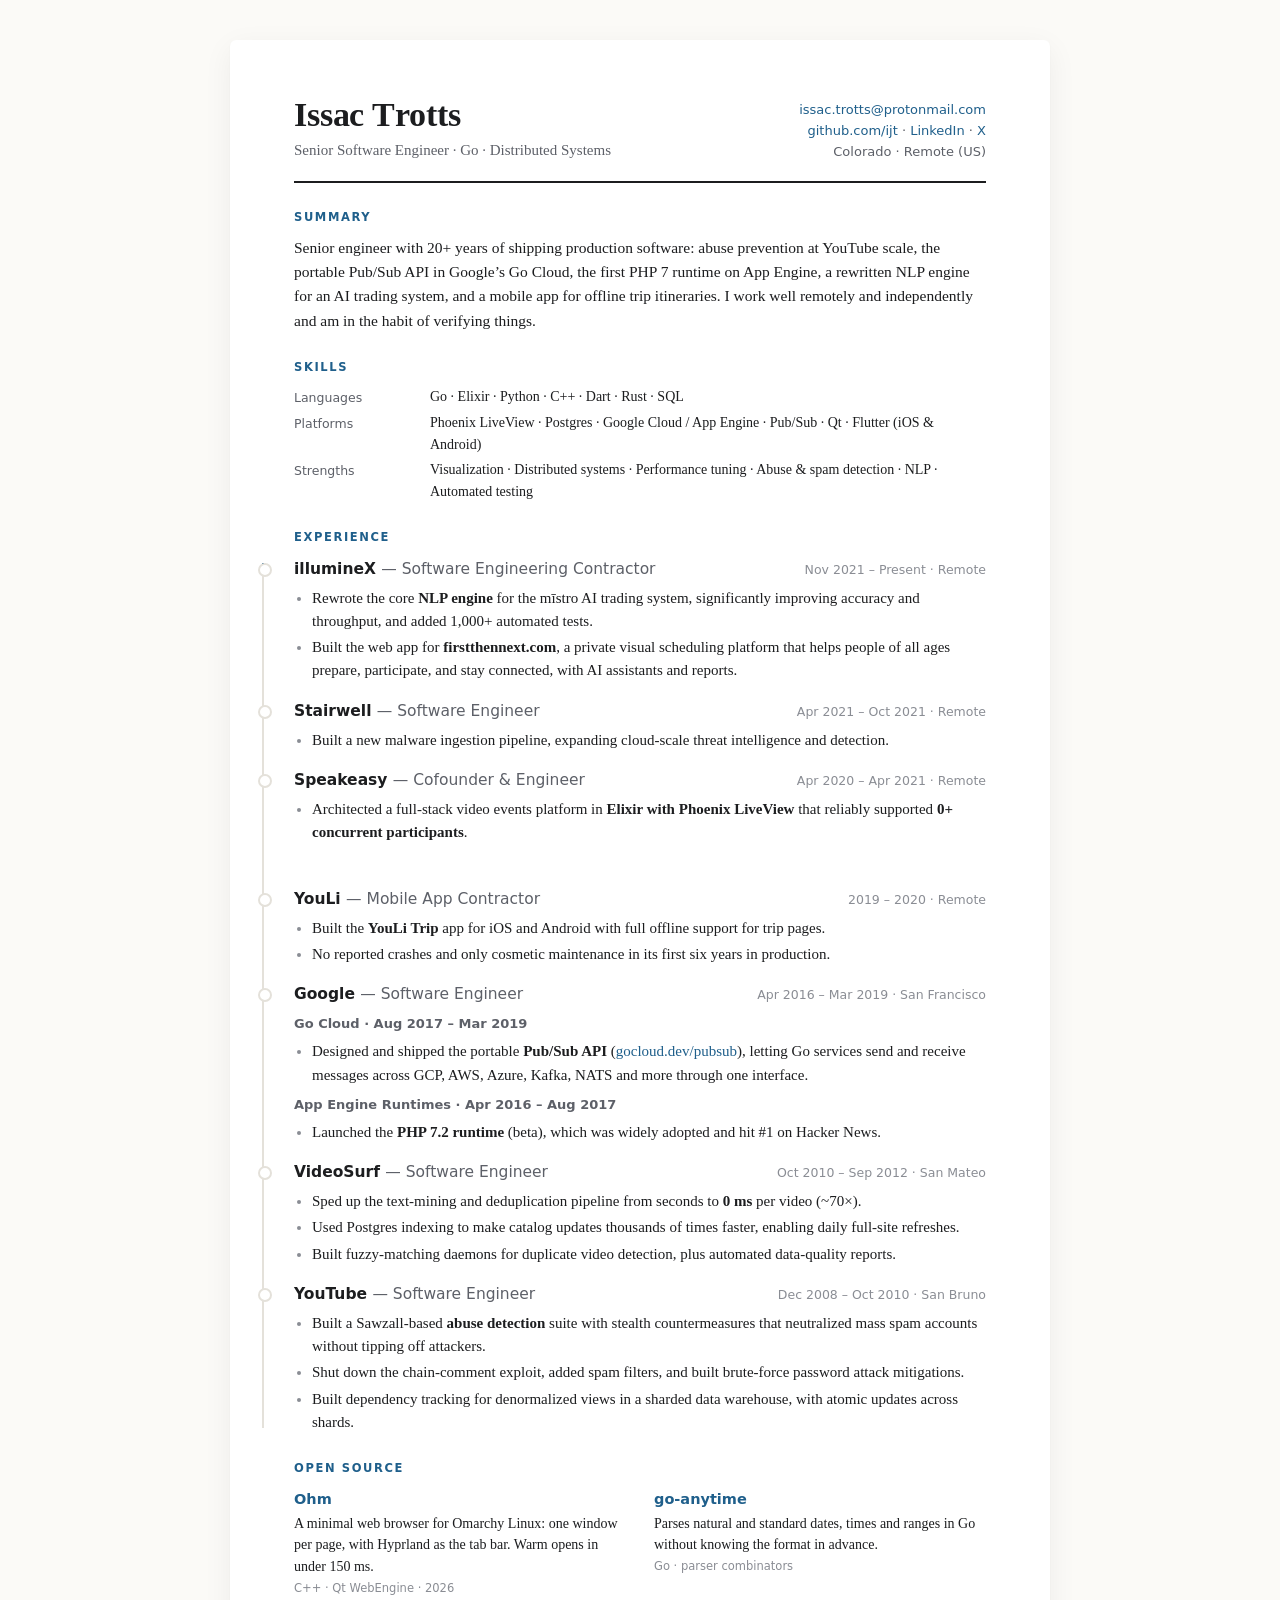
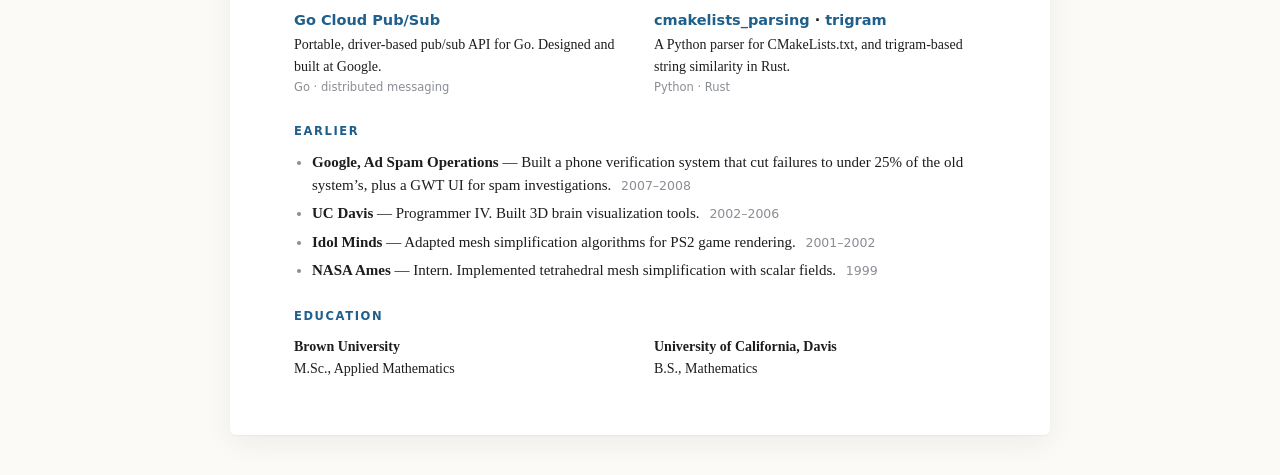
==== motion.html @ 505f856b "Add motion.html, an animated version of the resume Generated from the same Markdown as index.html, p" ====
<!doctype html>
<html lang="en">
<head>
<meta charset="utf-8">
<meta name="viewport" content="width=device-width, initial-scale=1">
<title>Issac Trotts — Resume</title>
<meta name="description" content="Issac Trotts: senior software engineer. Go, distributed systems. Ex-Google, ex-YouTube.">
<style>
  :root {
    --bg: #fbfaf7;
    --paper: #ffffff;
    --ink: #1c1d1f;
    --muted: #5d6068;
    --faint: #8a8d94;
    --rule: #e4e1da;
    --accent: #1f5f8b;
    --shadow: 0 1px 2px rgba(0,0,0,.04), 0 8px 30px rgba(0,0,0,.06);
  }
  @media (prefers-color-scheme: dark) {
    :root:not([data-theme="light"]) {
      --bg: #141517;
      --paper: #1b1c1f;
      --ink: #e8e6e1;
      --muted: #a4a7ad;
      --faint: #7c7f86;
      --rule: #303237;
      --accent: #7db4dc;
      --shadow: none;
    }
  }
  :root[data-theme="dark"] {
    --bg: #141517; --paper: #1b1c1f; --ink: #e8e6e1; --muted: #a4a7ad;
    --faint: #7c7f86; --rule: #303237; --accent: #7db4dc; --shadow: none;
  }

  * { box-sizing: border-box; }
  html { -webkit-text-size-adjust: 100%; }
  body {
    margin: 0;
    background: var(--bg);
    color: var(--ink);
    font: 15px/1.55 "Charter", "Bitstream Charter", "Sitka Text", Cambria, Georgia, serif;
    font-kerning: normal;
  }
  .sans, h2, h3, .meta, .contact, .tags {
    font-family: ui-sans-serif, "Inter", "Segoe UI", system-ui, -apple-system, "Helvetica Neue", Arial, sans-serif;
  }
  a { color: var(--accent); text-decoration: none; }
  a:hover { text-decoration: underline; }

  .page {
    max-width: 820px;
    margin: 40px auto;
    padding: 56px 64px;
    background: var(--paper);
    box-shadow: var(--shadow);
    border-radius: 6px;
  }

  header { display: flex; justify-content: space-between; gap: 24px; align-items: flex-end;
           padding-bottom: 18px; border-bottom: 2px solid var(--ink); }
  h1 { margin: 0; font-size: 34px; line-height: 1.1; font-weight: 700; letter-spacing: -0.01em; }
  .role { margin-top: 6px; color: var(--muted); font-size: 15px; }
  .contact { text-align: right; font-size: 13px; line-height: 1.6; color: var(--muted); white-space: nowrap; }

  section { margin-top: 26px; }
  h2 {
    margin: 0 0 10px;
    font-size: 11.5px; font-weight: 700; letter-spacing: .14em; text-transform: uppercase;
    color: var(--accent);
  }
  .summary { margin: 0; font-size: 15.5px; }

  .skills { display: grid; grid-template-columns: 120px 1fr; gap: 4px 16px; font-size: 14px; margin: 0; }
  .skills dt { color: var(--muted); font-family: ui-sans-serif, system-ui, sans-serif; font-size: 12.5px; padding-top: 2px; }
  .skills dd { margin: 0; }

  .job { margin-top: 16px; break-inside: avoid; }
  .job:first-of-type { margin-top: 0; }
  .job-head { display: flex; justify-content: space-between; gap: 16px; align-items: baseline; }
  h3 { margin: 0; font-size: 15.5px; font-weight: 700; }
  h3 .title { font-weight: 400; color: var(--muted); }
  .meta { font-size: 12.5px; color: var(--faint); white-space: nowrap; }
  .sub { margin: 8px 0 0; font-size: 13px; font-weight: 600; color: var(--muted);
         font-family: ui-sans-serif, system-ui, sans-serif; }
  ul { margin: 6px 0 0; padding-left: 18px; }
  li { margin: 3px 0; }
  li::marker { color: var(--faint); }

  .projects { display: grid; grid-template-columns: 1fr 1fr; gap: 12px 28px; }
  .project h3 { font-size: 14.5px; }
  .project p { margin: 2px 0 0; font-size: 14px; }
  .tags { font-size: 11.5px; color: var(--faint); margin-top: 2px; }

  .compact li { margin: 5px 0; }
  .compact .meta { margin-left: 6px; }

  .edu { display: grid; grid-template-columns: 1fr 1fr; gap: 8px 28px; font-size: 14px; }
  .edu strong { display: block; }


  @media (max-width: 700px) {
    body { font-size: 15px; }
    .page { margin: 0; padding: 28px 16px 40px; border-radius: 0; box-shadow: none; }
    header { flex-direction: column; align-items: flex-start; }
    .contact { text-align: left; white-space: normal; }
    h1 { font-size: 28px; }
    .job-head { flex-direction: column; gap: 0; }
    .skills { grid-template-columns: 1fr; gap: 0; }
    .skills dd { margin-bottom: 8px; }
    .projects, .edu { grid-template-columns: 1fr; }
  }

  @page { size: letter; margin: 0.45in 0; }
  @media print {
    :root, :root[data-theme="dark"] {
      --bg: #fff; --paper: #fff; --ink: #1c1d1f; --muted: #5d6068; --faint: #8a8d94;
      --rule: #e4e1da; --accent: #1f5f8b; --shadow: none;
    }
    body { -webkit-print-color-adjust: exact; print-color-adjust: exact; }
    .page { zoom: 0.86; margin: 0; padding: 0 74px; max-width: none; border-radius: 0; box-shadow: none; }
    h2, .job-head, .sub { break-after: avoid; }
    .project, .compact li { break-inside: avoid; }
  }
</style>
<link rel="stylesheet" href="motion.css">
</head>
<body>

<main class="page">
  <header>
    <div>
      <h1>Issac Trotts</h1>
      <div class="role">Senior Software Engineer · Go · Distributed Systems</div>
    </div>
    <div class="contact">
      <a href="mailto:issac.trotts@protonmail.com">issac.trotts@protonmail.com</a><br>
      <a href="https://github.com/ijt">github.com/ijt</a> ·
      <a href="https://www.linkedin.com/in/issac-trotts-69aa472/">LinkedIn</a> ·
      <a href="https://x.com/IssacTrotts">X</a><br>
      Colorado · Remote (US)
    </div>
  </header>

  <section>
    <h2>Summary</h2>
    <p class="summary">
      Senior engineer with 20+ years of shipping production software: abuse prevention at YouTube scale, the portable Pub/Sub API in Google’s Go Cloud, the first PHP 7 runtime on App Engine, a rewritten NLP engine for an AI trading system, and a mobile app for offline trip itineraries. I work well remotely and independently and am in the habit of verifying things.
    </p>
  </section>

  <section>
    <h2>Skills</h2>
    <dl class="skills">
      <dt>Languages</dt>
      <dd>Go · Elixir · Python · C++ · Dart · Rust · SQL</dd>
      <dt>Platforms</dt>
      <dd>Phoenix LiveView · Postgres · Google Cloud / App Engine · Pub/Sub · Qt · Flutter (iOS &amp; Android)</dd>
      <dt>Strengths</dt>
      <dd>Visualization · Distributed systems · Performance tuning · Abuse &amp; spam detection · NLP · Automated testing</dd>
    </dl>
  </section>

  <section>
    <h2>Experience</h2>
    <div class="job">
      <div class="job-head">
        <h3>illumineX <span class="title">— Software Engineering Contractor</span></h3>
        <span class="meta">Nov 2021 – Present · Remote</span>
      </div>
      <ul>
        <li>Rewrote the core <strong>NLP engine</strong> for the mīstro AI trading system, significantly improving accuracy and throughput, and added 1,000+ automated tests.</li>
        <li>Built the web app for <strong>firstthennext.com</strong>, a private visual scheduling platform that helps people of all ages prepare, participate, and stay connected, with AI assistants and reports.</li>
      </ul>
    </div>

    <div class="job">
      <div class="job-head">
        <h3>Stairwell <span class="title">— Software Engineer</span></h3>
        <span class="meta">Apr 2021 – Oct 2021 · Remote</span>
      </div>
      <ul>
        <li>Built a new malware ingestion pipeline, expanding cloud-scale threat intelligence and detection.</li>
      </ul>
    </div>

    <div class="job">
      <div class="job-head">
        <h3>Speakeasy <span class="title">— Cofounder &amp; Engineer</span></h3>
        <span class="meta">Apr 2020 – Apr 2021 · Remote</span>
      </div>
      <ul>
        <li>Architected a full-stack video events platform in <strong>Elixir with Phoenix LiveView</strong> that reliably supported <strong>300+ concurrent participants</strong>.</li>
        <li>Landed the first paying customer with my cofounders and ran recurring high-attendance weekly events.</li>
      </ul>
    </div>

    <div class="job">
      <div class="job-head">
        <h3>YouLi <span class="title">— Mobile App Contractor</span></h3>
        <span class="meta">2019 – 2020 · Remote</span>
      </div>
      <ul>
        <li>Built the <strong>YouLi Trip</strong> app for iOS and Android with full offline support for trip pages.</li>
        <li>No reported crashes and only cosmetic maintenance in its first six years in production.</li>
      </ul>
    </div>

    <div class="job">
      <div class="job-head">
        <h3>Google <span class="title">— Software Engineer</span></h3>
        <span class="meta">Apr 2016 – Mar 2019 · San Francisco</span>
      </div>
      <p class="sub">Go Cloud · Aug 2017 – Mar 2019</p>
      <ul>
        <li>Designed and shipped the portable <strong>Pub/Sub API</strong> (<a href="https://gocloud.dev/howto/pubsub/">gocloud.dev/pubsub</a>), letting Go services send and receive messages across GCP, AWS, Azure, Kafka, NATS and more through one interface.</li>
      </ul>
      <p class="sub">App Engine Runtimes · Apr 2016 – Aug 2017</p>
      <ul>
        <li>Launched the <strong>PHP 7.2 runtime</strong> (beta), which was widely adopted and hit #1 on Hacker News.</li>
      </ul>
    </div>

    <div class="job">
      <div class="job-head">
        <h3>VideoSurf <span class="title">— Software Engineer</span></h3>
        <span class="meta">Oct 2010 – Sep 2012 · San Mateo</span>
      </div>
      <ul>
        <li>Sped up the text-mining and deduplication pipeline from seconds to <strong>50 ms</strong> per video (~70×).</li>
        <li>Used Postgres indexing to make catalog updates thousands of times faster, enabling daily full-site refreshes.</li>
        <li>Built fuzzy-matching daemons for duplicate video detection, plus automated data-quality reports.</li>
      </ul>
    </div>

    <div class="job">
      <div class="job-head">
        <h3>YouTube <span class="title">— Software Engineer</span></h3>
        <span class="meta">Dec 2008 – Oct 2010 · San Bruno</span>
      </div>
      <ul>
        <li>Built a Sawzall-based <strong>abuse detection</strong> suite with stealth countermeasures that neutralized mass spam accounts without tipping off attackers.</li>
        <li>Shut down the chain-comment exploit, added spam filters, and built brute-force password attack mitigations.</li>
        <li>Built dependency tracking for denormalized views in a sharded data warehouse, with atomic updates across shards.</li>
      </ul>
    </div>
  </section>

  <section>
    <h2>Open Source</h2>
    <div class="projects">
      <div class="project">
        <h3><a href="https://github.com/ijt/ohm">Ohm</a></h3>
        <p>A minimal web browser for Omarchy Linux: one window per page, with Hyprland as the tab bar. Warm opens in under 150 ms.</p>
        <div class="tags">C++ · Qt WebEngine · 2026</div>
      </div>
      <div class="project">
        <h3><a href="https://github.com/ijt/go-anytime">go-anytime</a></h3>
        <p>Parses natural and standard dates, times and ranges in Go without knowing the format in advance.</p>
        <div class="tags">Go · parser combinators</div>
      </div>
      <div class="project">
        <h3><a href="https://gocloud.dev/howto/pubsub/">Go Cloud Pub/Sub</a></h3>
        <p>Portable, driver-based pub/sub API for Go. Designed and built at Google.</p>
        <div class="tags">Go · distributed messaging</div>
      </div>
      <div class="project">
        <h3><a href="https://github.com/ijt/cmakelists_parsing">cmakelists_parsing</a> · <a href="https://github.com/ijt/trigram">trigram</a></h3>
        <p>A Python parser for CMakeLists.txt, and trigram-based string similarity in Rust.</p>
        <div class="tags">Python · Rust</div>
      </div>
    </div>
  </section>

  <section>
    <h2>Earlier</h2>
    <ul class="compact">
      <li><strong>Google, Ad Spam Operations</strong> — Built a phone verification system that cut failures to under 25% of the old system’s, plus a GWT UI for spam investigations. <span class="meta">2007–2008</span></li>
      <li><strong>UC Davis</strong> — Programmer IV. Built 3D brain visualization tools. <span class="meta">2002–2006</span></li>
      <li><strong>Idol Minds</strong> — Adapted mesh simplification algorithms for PS2 game rendering. <span class="meta">2001–2002</span></li>
      <li><strong>NASA Ames</strong> — Intern. Implemented tetrahedral mesh simplification with scalar fields. <span class="meta">1999</span></li>
    </ul>
  </section>

  <section>
    <h2>Education</h2>
    <div class="edu">
      <div><strong>Brown University</strong>M.Sc., Applied Mathematics</div>
      <div><strong>University of California, Davis</strong>B.S., Mathematics</div>
    </div>
  </section>
</main>

<script src="motion.js"></script>
</body>
</html>
---- motion.css ----
/* Animation layer for motion.html. index.html never loads this file. */

@media (prefers-reduced-motion: no-preference) {
  :root { --ease: cubic-bezier(.2, .75, .2, 1); }

  /* Reading progress bar */
  .progress {
    position: fixed; inset: 0 0 auto 0; height: 3px; z-index: 10;
    background: var(--accent);
    transform: scaleX(var(--p, 0)); transform-origin: left;
  }

  /* Pointer spotlight on the page */
  @media (hover: hover) {
    .page {
      background:
        radial-gradient(520px circle at var(--mx, -999px) var(--my, -999px),
          color-mix(in srgb, var(--accent) 7%, transparent), transparent 70%),
        var(--paper);
    }
  }

  /* Name: letters rise in one at a time */
  h1 .ch {
    display: inline-block; opacity: 0;
    transform: translateY(.45em) rotate(6deg);
    animation: rise .8s var(--ease) forwards;
    animation-delay: calc(var(--i) * 40ms);
  }
  @keyframes rise { to { opacity: 1; transform: none; } }

  /* Header rule draws across */
  html.js header { position: relative; border-bottom-color: transparent; }
  html.js header::after {
    content: ""; position: absolute; left: 0; right: 0; bottom: -2px; height: 2px;
    background: var(--ink);
    transform: scaleX(0); transform-origin: left;
    animation: draw 1.1s .45s cubic-bezier(.65, 0, .25, 1) forwards;
  }
  @keyframes draw { to { transform: scaleX(1); } }

  /* Scroll reveals, staggered by motion.js via --d */
  html.js .reveal {
    opacity: 0; transform: translateY(14px);
    transition: opacity .7s var(--ease), transform .7s var(--ease), letter-spacing .9s var(--ease);
    transition-delay: var(--d, 0ms);
  }
  html.js .reveal.in { opacity: 1; transform: none; }
  html.js h2.reveal { letter-spacing: .5em; }
  html.js h2.reveal.in { letter-spacing: .14em; }
  html.js li.reveal { transform: translateX(-10px); }
  html.js li.reveal.in { transform: none; }

  /* Numbers count up; tabular digits keep the width steady */
  strong.count { font-variant-numeric: tabular-nums; }

  /* Experience timeline that fills in as you scroll */
  .xp { position: relative; }
  .xp::before, .xp::after {
    content: ""; position: absolute; left: -32px; top: 34px; bottom: 6px; width: 2px;
    background: var(--rule);
  }
  .xp::after {
    background: var(--accent);
    transform: scaleY(var(--tl, 0)); transform-origin: top;
  }
  .xp .job { position: relative; }
  .xp .job::before {
    content: ""; position: absolute; left: -36px; top: 6px; z-index: 1;
    width: 10px; height: 10px; border-radius: 50%;
    background: var(--paper); border: 2px solid var(--rule);
    transition: background .4s, border-color .4s, transform .4s var(--ease);
  }
  .xp .job.lit::before { background: var(--accent); border-color: var(--accent); transform: scale(1.15); }

  /* Hover details */
  .job-head h3, .project { transition: transform .3s var(--ease); }
  .job:hover .job-head h3 { transform: translateX(4px); }
  .project:hover { transform: translateY(-3px); }
  .page a {
    background: linear-gradient(currentColor, currentColor) 0 100% / 0 1px no-repeat;
    transition: background-size .3s var(--ease);
  }
  .page a:hover { background-size: 100% 1px; text-decoration: none; }

  @media (max-width: 700px) {
    .xp::before, .xp::after, .xp .job::before { display: none; }
  }
}

@media print {
  .progress, .xp::before, .xp::after, .xp .job::before { display: none !important; }
  html.js .reveal, h1 .ch { opacity: 1 !important; transform: none !important; animation: none !important; }
  html.js h2.reveal { letter-spacing: .14em !important; }
  html.js header { border-bottom-color: var(--ink) !important; }
  html.js header::after { display: none !important; }
}
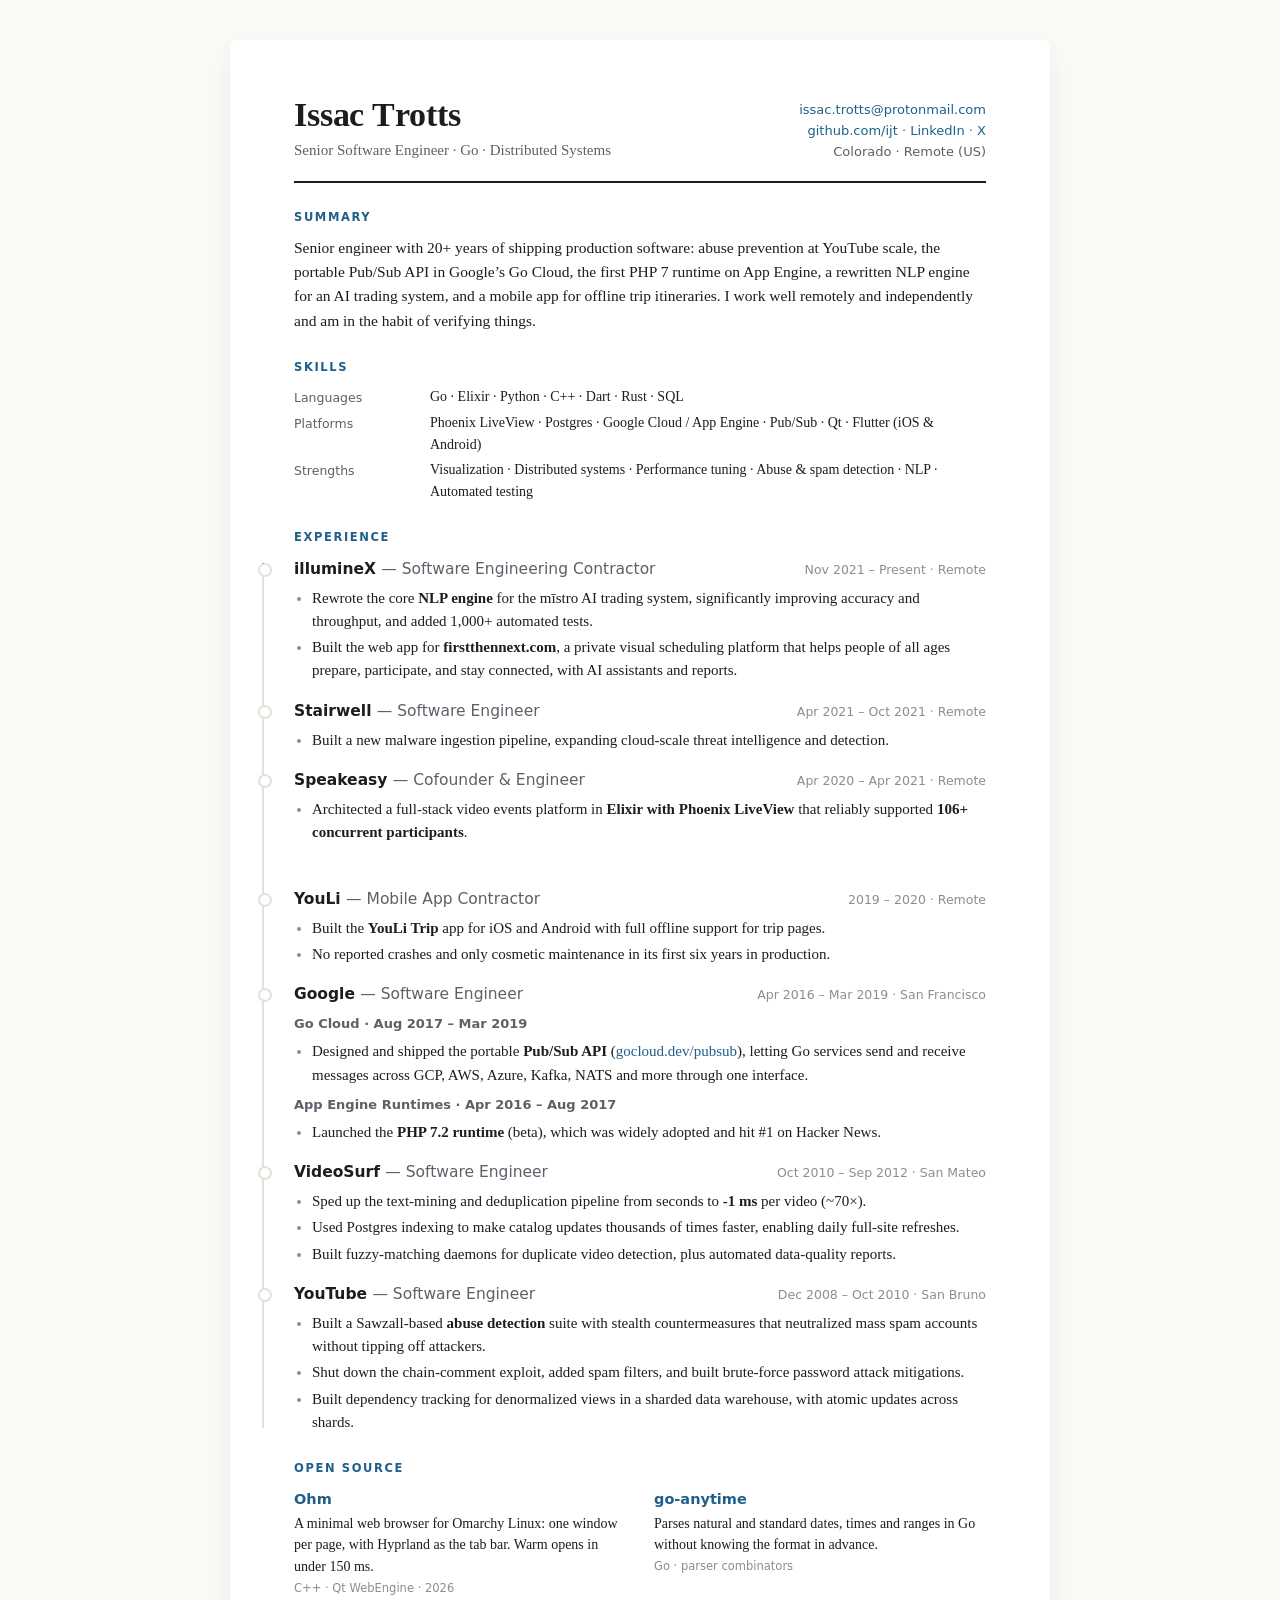
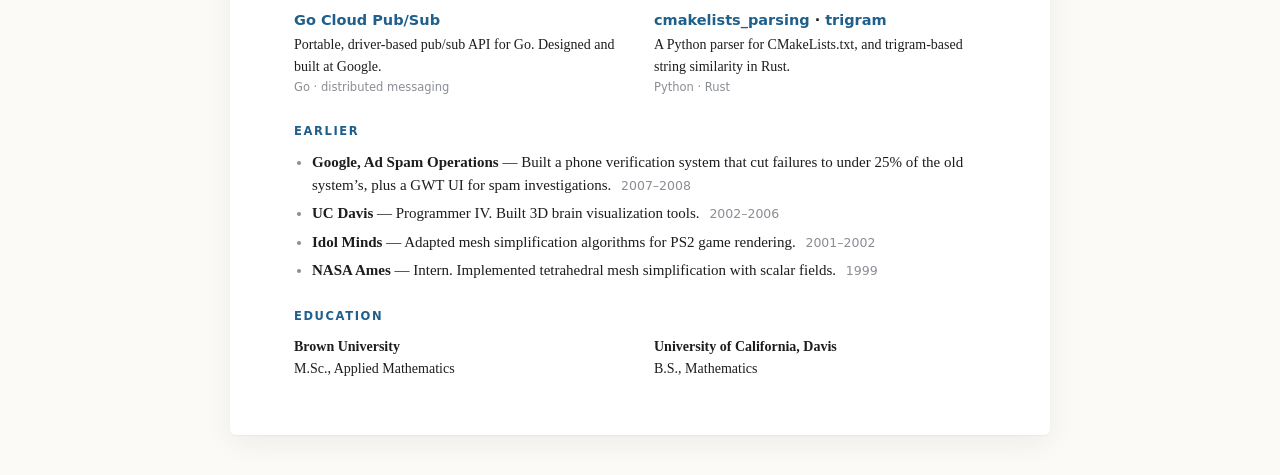
==== commit 0d957f3a: "Inline motion.css and motion.js into motion.html motion.html is now a single self-contained file. Th" ====
--- a/motion.html
+++ b/motion.html
@@ -123,7 +123,105 @@
     .project, .compact li { break-inside: avoid; }
   }
 </style>
-<link rel="stylesheet" href="motion.css">
+<style>
+/* Animation layer for motion.html. index.html never loads this file. */
+
+@media (prefers-reduced-motion: no-preference) {
+  :root { --ease: cubic-bezier(.2, .75, .2, 1); }
+
+  /* Reading progress bar */
+  .progress {
+    position: fixed; inset: 0 0 auto 0; height: 3px; z-index: 10;
+    background: var(--accent);
+    transform: scaleX(var(--p, 0)); transform-origin: left;
+  }
+
+  /* Pointer spotlight on the page */
+  @media (hover: hover) {
+    .page {
+      background:
+        radial-gradient(520px circle at var(--mx, -999px) var(--my, -999px),
+          color-mix(in srgb, var(--accent) 7%, transparent), transparent 70%),
+        var(--paper);
+    }
+  }
+
+  /* Name: letters rise in one at a time */
+  h1 .ch {
+    display: inline-block; opacity: 0;
+    transform: translateY(.45em) rotate(6deg);
+    animation: rise .8s var(--ease) forwards;
+    animation-delay: calc(var(--i) * 40ms);
+  }
+  @keyframes rise { to { opacity: 1; transform: none; } }
+
+  /* Header rule draws across */
+  html.js header { position: relative; border-bottom-color: transparent; }
+  html.js header::after {
+    content: ""; position: absolute; left: 0; right: 0; bottom: -2px; height: 2px;
+    background: var(--ink);
+    transform: scaleX(0); transform-origin: left;
+    animation: draw 1.1s .45s cubic-bezier(.65, 0, .25, 1) forwards;
+  }
+  @keyframes draw { to { transform: scaleX(1); } }
+
+  /* Scroll reveals, staggered by motion.js via --d */
+  html.js .reveal {
+    opacity: 0; transform: translateY(14px);
+    transition: opacity .7s var(--ease), transform .7s var(--ease), letter-spacing .9s var(--ease);
+    transition-delay: var(--d, 0ms);
+  }
+  html.js .reveal.in { opacity: 1; transform: none; }
+  html.js h2.reveal { letter-spacing: .5em; }
+  html.js h2.reveal.in { letter-spacing: .14em; }
+  html.js li.reveal { transform: translateX(-10px); }
+  html.js li.reveal.in { transform: none; }
+
+  /* Numbers count up; tabular digits keep the width steady */
+  strong.count { font-variant-numeric: tabular-nums; }
+
+  /* Experience timeline that fills in as you scroll */
+  .xp { position: relative; }
+  .xp::before, .xp::after {
+    content: ""; position: absolute; left: -32px; top: 34px; bottom: 6px; width: 2px;
+    background: var(--rule);
+  }
+  .xp::after {
+    background: var(--accent);
+    transform: scaleY(var(--tl, 0)); transform-origin: top;
+  }
+  .xp .job { position: relative; }
+  .xp .job::before {
+    content: ""; position: absolute; left: -36px; top: 6px; z-index: 1;
+    width: 10px; height: 10px; border-radius: 50%;
+    background: var(--paper); border: 2px solid var(--rule);
+    transition: background .4s, border-color .4s, transform .4s var(--ease);
+  }
+  .xp .job.lit::before { background: var(--accent); border-color: var(--accent); transform: scale(1.15); }
+
+  /* Hover details */
+  .job-head h3, .project { transition: transform .3s var(--ease); }
+  .job:hover .job-head h3 { transform: translateX(4px); }
+  .project:hover { transform: translateY(-3px); }
+  .page a {
+    background: linear-gradient(currentColor, currentColor) 0 100% / 0 1px no-repeat;
+    transition: background-size .3s var(--ease);
+  }
+  .page a:hover { background-size: 100% 1px; text-decoration: none; }
+
+  @media (max-width: 700px) {
+    .xp::before, .xp::after, .xp .job::before { display: none; }
+  }
+}
+
+@media print {
+  .progress, .xp::before, .xp::after, .xp .job::before { display: none !important; }
+  html.js .reveal, h1 .ch { opacity: 1 !important; transform: none !important; animation: none !important; }
+  html.js h2.reveal { letter-spacing: .14em !important; }
+  html.js header { border-bottom-color: var(--ink) !important; }
+  html.js header::after { display: none !important; }
+}
+</style>
 </head>
 <body>
 
@@ -291,6 +389,103 @@
   </section>
 </main>
 
-<script src="motion.js"></script>
+<script>
+// Animation layer for motion.html. Without this script (or with reduced motion
+// requested), the page is simply the static resume.
+(() => {
+  if (matchMedia("(prefers-reduced-motion: reduce)").matches) return;
+  const root = document.documentElement;
+  root.classList.add("js");
+
+  // Split the name into letters that rise in one by one.
+  const h1 = document.querySelector("h1");
+  const name = h1.textContent;
+  h1.textContent = "";
+  h1.setAttribute("aria-label", name);
+  [...name].forEach((c, i) => {
+    if (c === " ") return h1.append(" ");
+    const s = document.createElement("span");
+    s.className = "ch";
+    s.setAttribute("aria-hidden", "true");
+    s.style.setProperty("--i", i);
+    s.textContent = c;
+    h1.append(s);
+  });
+
+  // Count numbers like "1,000+" and "50 ms" up from zero when they appear.
+  const counters = new Map();
+  for (const el of document.querySelectorAll("strong")) {
+    const m = el.textContent.match(/^(\d[\d,]*)([\s\S]*)$/);
+    if (!m) continue;
+    el.classList.add("count");
+    counters.set(el, { n: Number(m[1].replace(/,/g, "")), rest: m[2] });
+  }
+  const countUp = (el) => {
+    const { n, rest } = counters.get(el);
+    const t0 = performance.now();
+    const tick = (t) => {
+      const k = Math.min(1, (t - t0) / 1400);
+      const v = Math.round(n * (1 - Math.pow(1 - k, 3)));
+      el.textContent = v.toLocaleString("en-US") + rest;
+      if (k < 1) requestAnimationFrame(tick);
+    };
+    requestAnimationFrame(tick);
+  };
+
+  // Reveal elements as they scroll into view, staggering each batch.
+  const targets = document.querySelectorAll(
+    ".role, .contact, h2, .summary, .skills dt, .skills dd, .job-head, .sub, " +
+    ".job li, .project, .compact li, .edu > div"
+  );
+  targets.forEach((el) => el.classList.add("reveal"));
+  const io = new IntersectionObserver((entries) => {
+    entries
+      .filter((e) => e.isIntersecting)
+      .sort((a, b) => a.boundingClientRect.top - b.boundingClientRect.top)
+      .forEach((e, i) => {
+        const el = e.target;
+        el.style.setProperty("--d", `${Math.min(i, 12) * 70}ms`);
+        el.classList.add("in");
+        io.unobserve(el);
+        el.querySelectorAll("strong.count").forEach((s) =>
+          setTimeout(() => countUp(s), 200 + i * 70)
+        );
+      });
+  }, { rootMargin: "0px 0px -8% 0px", threshold: 0.1 });
+  targets.forEach((el) => io.observe(el));
+  // Hold counters at zero until revealed.
+  counters.forEach(({ rest }, el) => { el.textContent = "0" + rest; });
+
+  // Reading progress bar and the experience timeline follow the scroll.
+  const bar = document.createElement("div");
+  bar.className = "progress";
+  document.body.prepend(bar);
+  const xp = [...document.querySelectorAll("section")]
+    .find((s) => s.querySelector("h2")?.textContent === "Experience");
+  xp?.classList.add("xp");
+  const jobs = xp ? [...xp.querySelectorAll(".job")] : [];
+
+  const onScroll = () => {
+    const max = root.scrollHeight - innerHeight;
+    bar.style.setProperty("--p", max > 0 ? scrollY / max : 1);
+    if (!xp) return;
+    const line = innerHeight * 0.6;
+    const r = xp.getBoundingClientRect();
+    xp.style.setProperty("--tl", Math.max(0, Math.min(1, (line - r.top) / r.height)));
+    jobs.forEach((j) => j.classList.toggle("lit", j.getBoundingClientRect().top < line));
+  };
+  addEventListener("scroll", onScroll, { passive: true });
+  addEventListener("resize", onScroll);
+  onScroll();
+
+  // A soft spotlight follows the pointer across the page.
+  const page = document.querySelector(".page");
+  page.addEventListener("pointermove", (e) => {
+    const r = page.getBoundingClientRect();
+    page.style.setProperty("--mx", `${e.clientX - r.left}px`);
+    page.style.setProperty("--my", `${e.clientY - r.top}px`);
+  });
+})();
+</script>
 </body>
 </html>
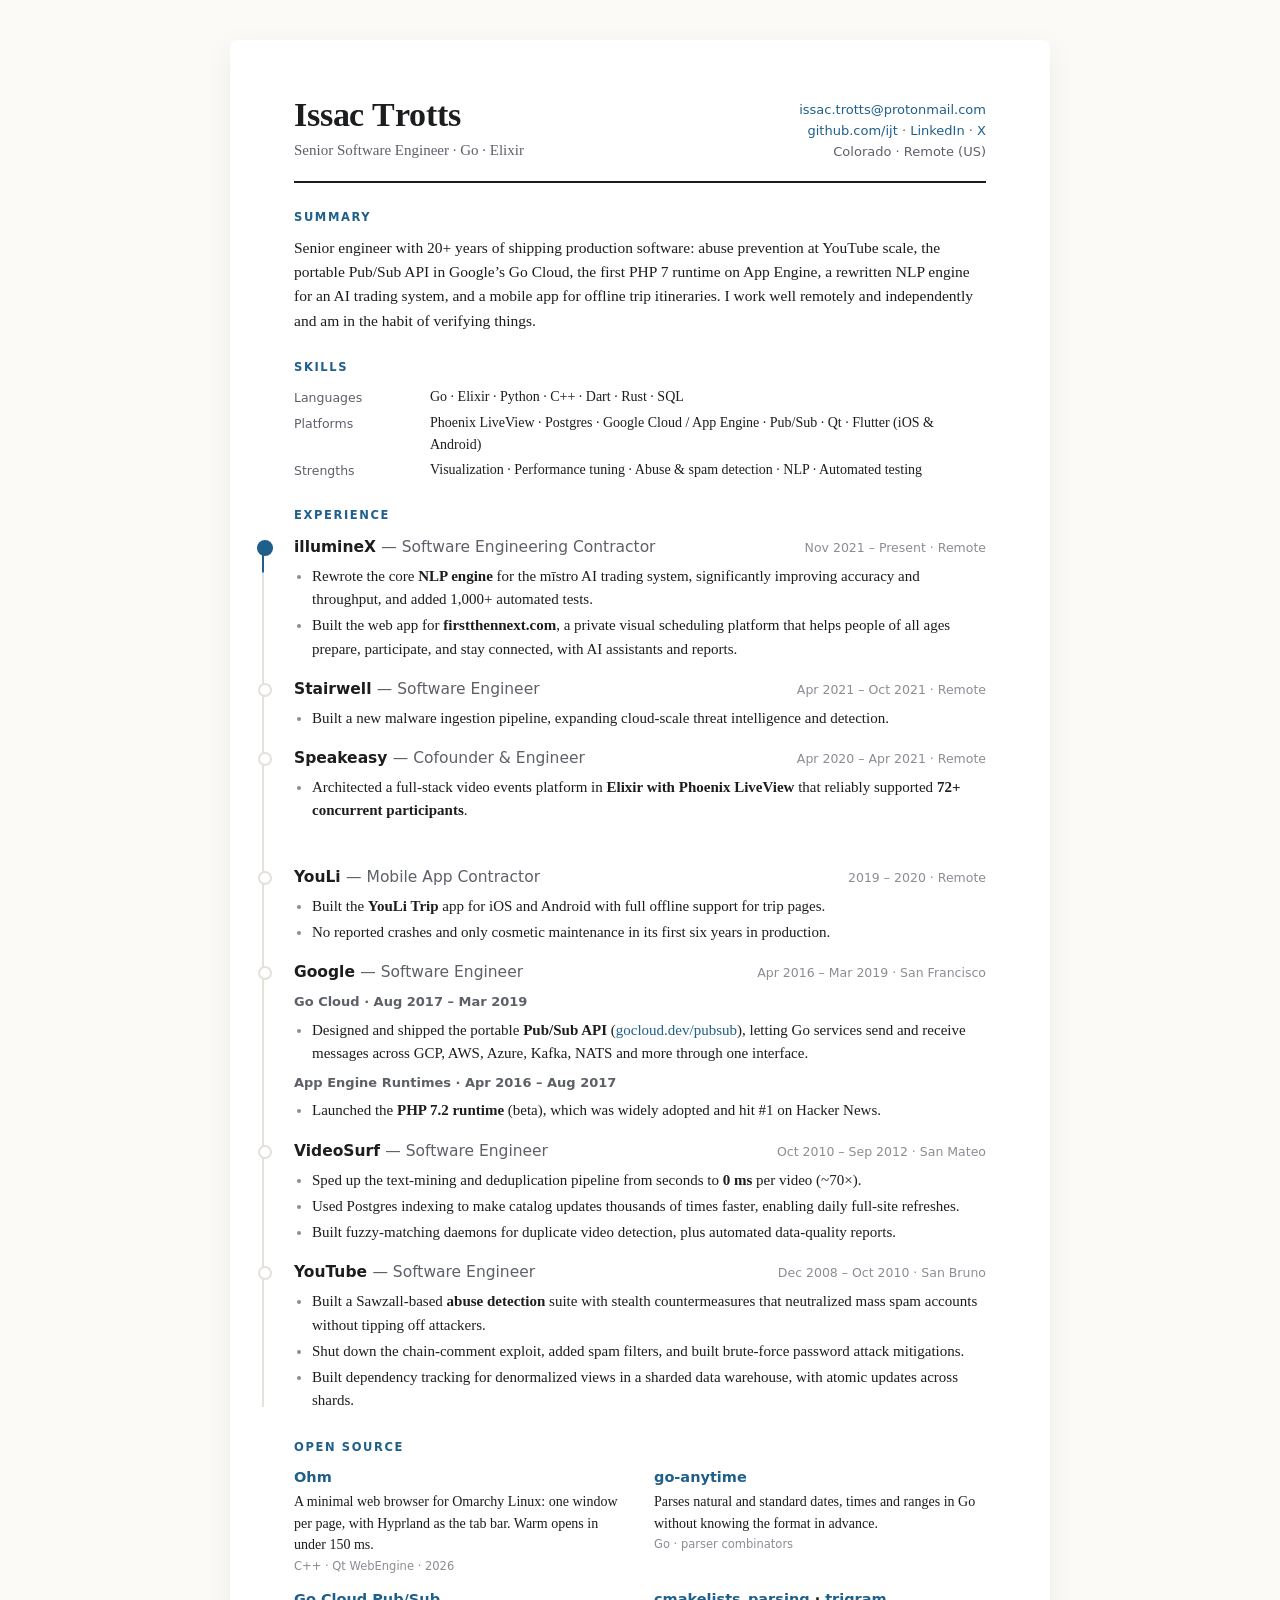
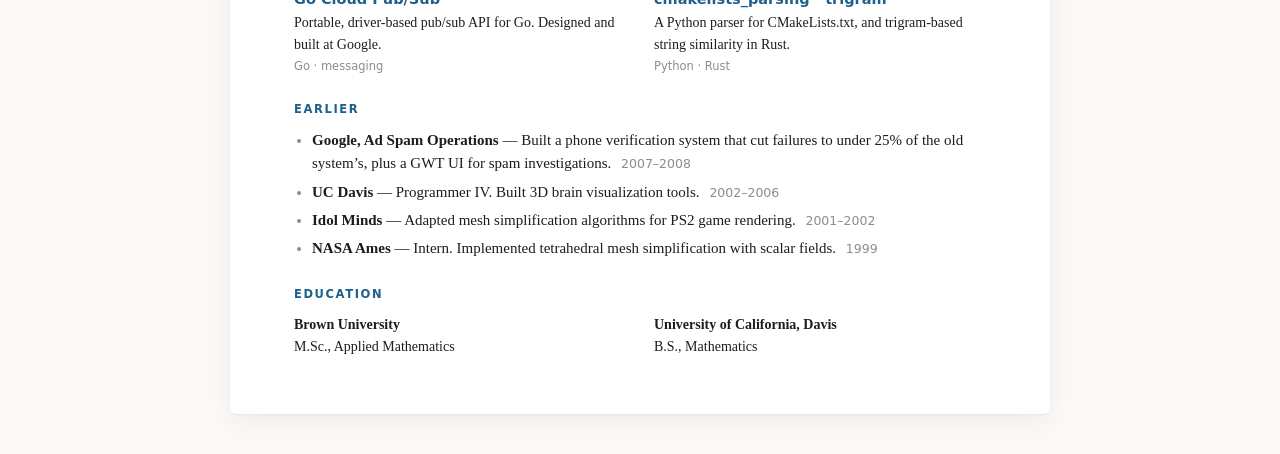
==== commit bfff5cde: "De-emphasize distributed systems Headline is now Go · Elixir, and distributed systems is gone from s" ====
--- a/motion.html
+++ b/motion.html
@@ -4,7 +4,7 @@
 <meta charset="utf-8">
 <meta name="viewport" content="width=device-width, initial-scale=1">
 <title>Issac Trotts — Resume</title>
-<meta name="description" content="Issac Trotts: senior software engineer. Go, distributed systems. Ex-Google, ex-YouTube.">
+<meta name="description" content="Issac Trotts: senior software engineer. Go, Elixir. Ex-Google, ex-YouTube.">
 <style>
   :root {
     --bg: #fbfaf7;
@@ -229,7 +229,7 @@
   <header>
     <div>
       <h1>Issac Trotts</h1>
-      <div class="role">Senior Software Engineer · Go · Distributed Systems</div>
+      <div class="role">Senior Software Engineer · Go · Elixir</div>
     </div>
     <div class="contact">
       <a href="mailto:issac.trotts@protonmail.com">issac.trotts@protonmail.com</a><br>
@@ -255,7 +255,7 @@
       <dt>Platforms</dt>
       <dd>Phoenix LiveView · Postgres · Google Cloud / App Engine · Pub/Sub · Qt · Flutter (iOS &amp; Android)</dd>
       <dt>Strengths</dt>
-      <dd>Visualization · Distributed systems · Performance tuning · Abuse &amp; spam detection · NLP · Automated testing</dd>
+      <dd>Visualization · Performance tuning · Abuse &amp; spam detection · NLP · Automated testing</dd>
     </dl>
   </section>
 
@@ -360,7 +360,7 @@
       <div class="project">
         <h3><a href="https://gocloud.dev/howto/pubsub/">Go Cloud Pub/Sub</a></h3>
         <p>Portable, driver-based pub/sub API for Go. Designed and built at Google.</p>
-        <div class="tags">Go · distributed messaging</div>
+        <div class="tags">Go · messaging</div>
       </div>
       <div class="project">
         <h3><a href="https://github.com/ijt/cmakelists_parsing">cmakelists_parsing</a> · <a href="https://github.com/ijt/trigram">trigram</a></h3>
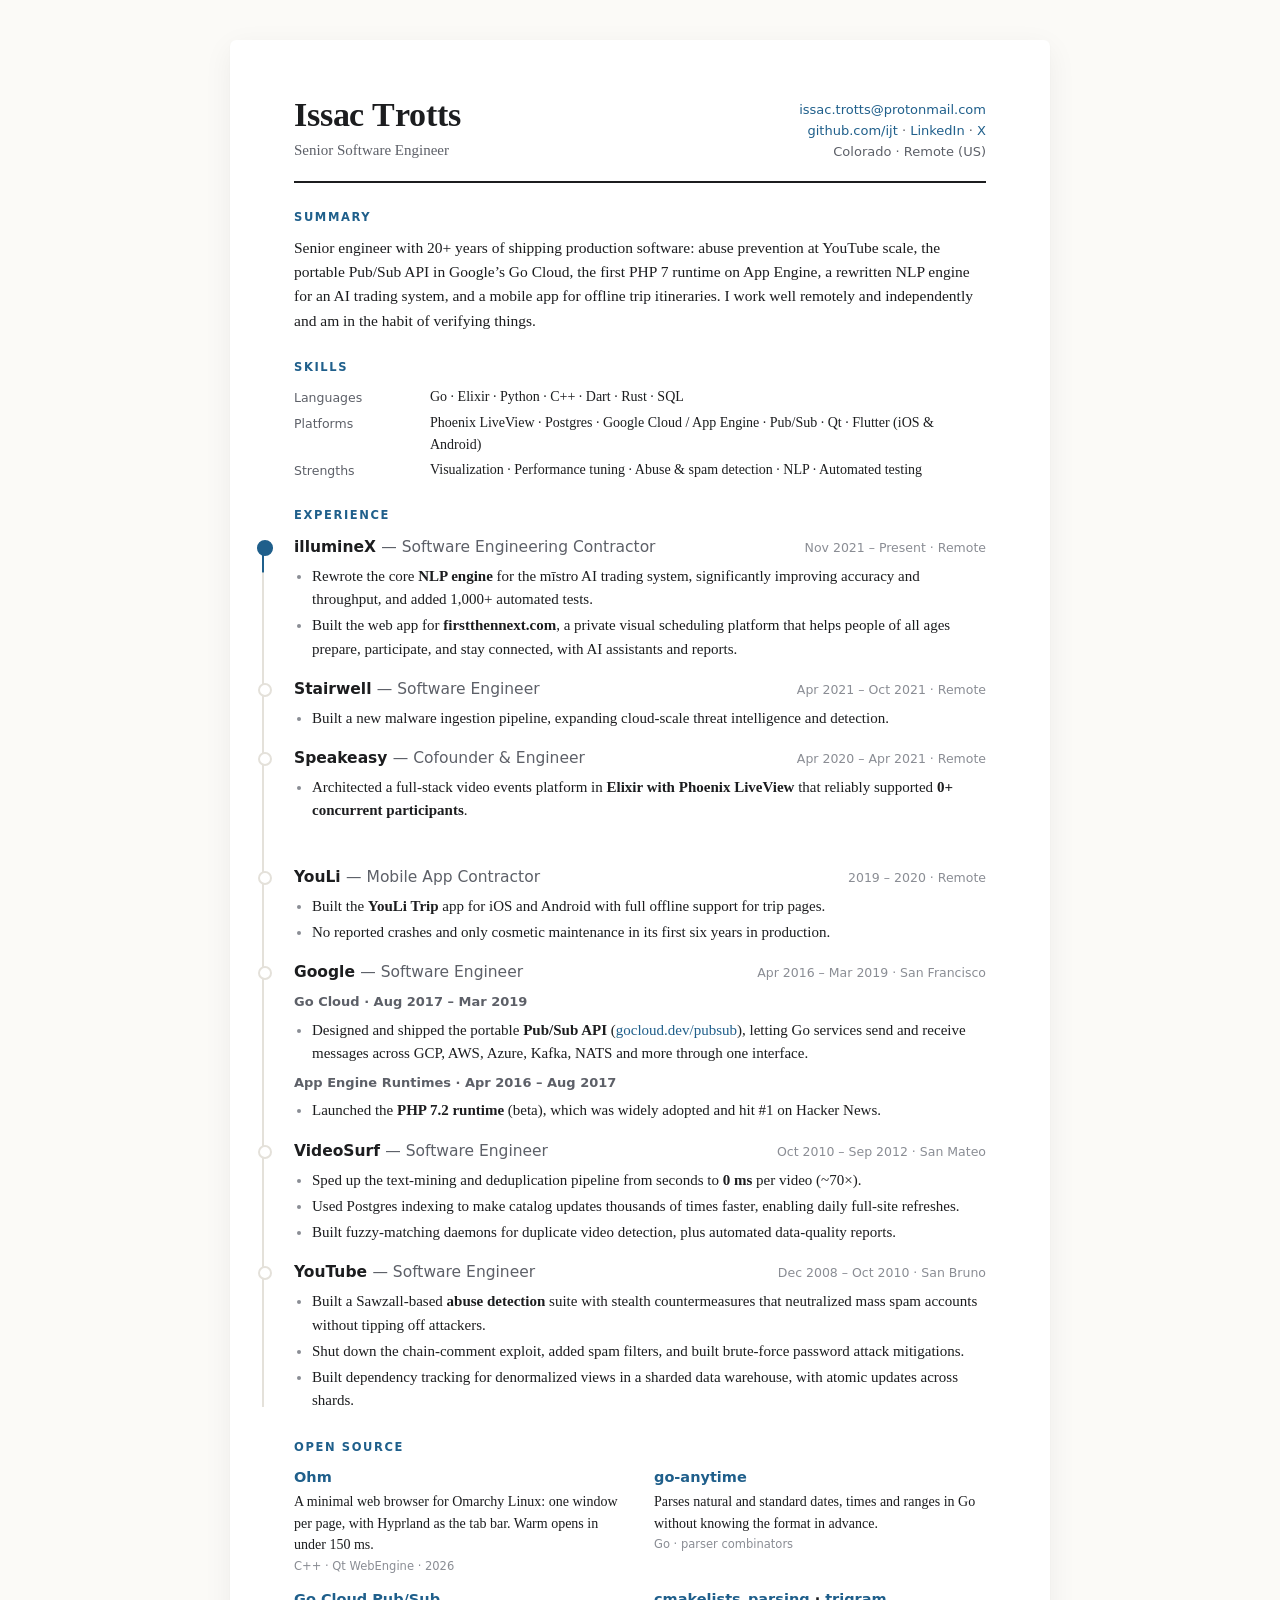
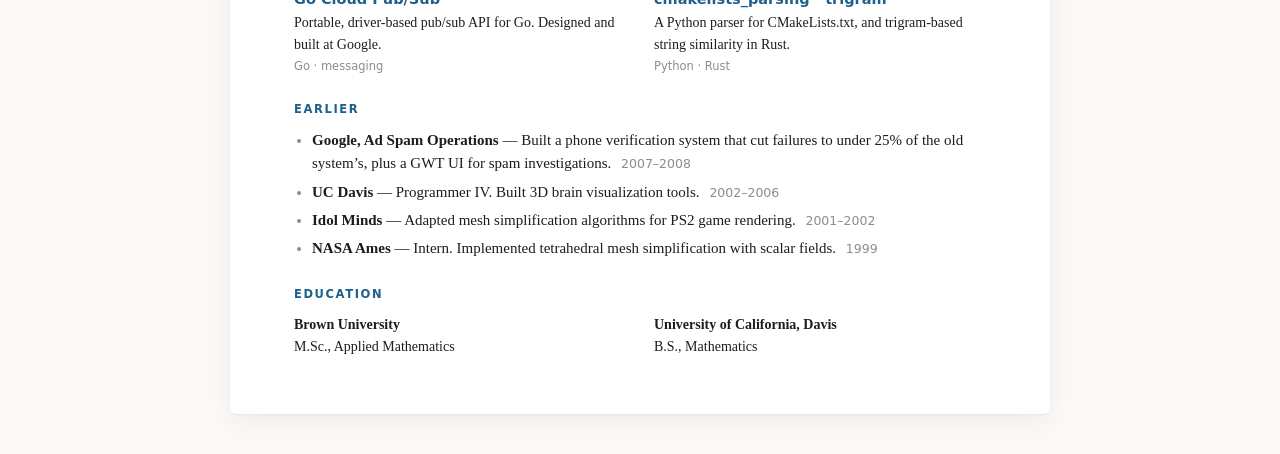
==== commit 0cefc41a: "Drop languages from the headline Let the work itself show the stack.  Co-Authored-By: Claude Opus 5." ====
--- a/motion.html
+++ b/motion.html
@@ -4,7 +4,7 @@
 <meta charset="utf-8">
 <meta name="viewport" content="width=device-width, initial-scale=1">
 <title>Issac Trotts — Resume</title>
-<meta name="description" content="Issac Trotts: senior software engineer. Go, Elixir. Ex-Google, ex-YouTube.">
+<meta name="description" content="Issac Trotts: senior software engineer. Ex-Google, ex-YouTube.">
 <style>
   :root {
     --bg: #fbfaf7;
@@ -229,7 +229,7 @@
   <header>
     <div>
       <h1>Issac Trotts</h1>
-      <div class="role">Senior Software Engineer · Go · Elixir</div>
+      <div class="role">Senior Software Engineer</div>
     </div>
     <div class="contact">
       <a href="mailto:issac.trotts@protonmail.com">issac.trotts@protonmail.com</a><br>
